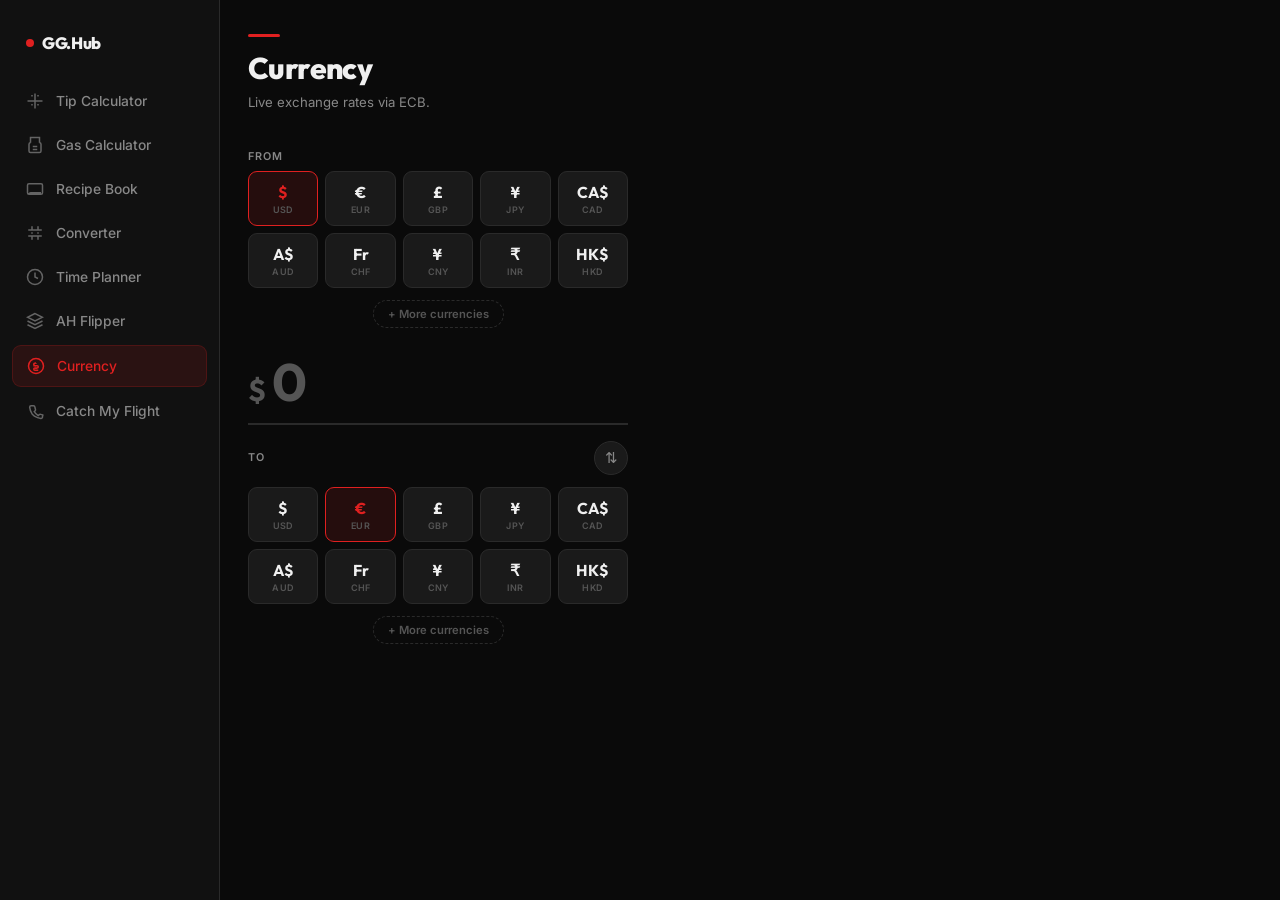
==== currency.html @ 1669b2f8 "Add currency converter; update AH tier colors and nav - New currency.html page with inline FROM/TO c" ====
<!DOCTYPE html>
<html lang="en">
<head>
<meta charset="UTF-8">
<meta name="viewport" content="width=device-width, initial-scale=1.0">
<title>Currency — GG.Hub</title>
<link href="https://fonts.googleapis.com/css2?family=Outfit:wght@400;500;600;700;800;900&family=Inter:wght@300;400;500;600&display=swap" rel="stylesheet">
<link rel="stylesheet" href="css/variables.css">
<link rel="stylesheet" href="css/base.css">
<link rel="stylesheet" href="css/navigation.css">
<link rel="stylesheet" href="css/currency.css">
</head>
<body>
<div id="app">
  <div id="nav-placeholder"></div>

  <div id="page-container">
    <div class="page-header">
      <div class="accent-line" style="background:var(--accent)"></div>
      <h1>Currency</h1>
      <p>Live exchange rates via ECB.</p>
    </div>

    <div class="cx-wrap">

      <!-- FROM grid -->
      <div class="cx-section-label">From</div>
      <div class="cx-grid" id="from-grid"></div>
      <button class="cx-more-btn" onclick="openMore('from')">+ More currencies</button>

      <!-- Amount input -->
      <div class="cx-amount-wrap">
        <span class="cx-input-symbol" id="input-symbol">$</span>
        <input type="text" id="cx-input" class="cx-input" placeholder="0" inputmode="decimal" oninput="convert()" onclick="this.select()">
      </div>

      <!-- Swap + TO label -->
      <div class="cx-mid-row">
        <div class="cx-section-label" style="margin:0">To</div>
        <button class="cx-swap-btn" onclick="swapCurrencies()" title="Swap">⇅</button>
      </div>

      <!-- TO grid -->
      <div class="cx-grid" id="to-grid"></div>
      <button class="cx-more-btn" onclick="openMore('to')">+ More currencies</button>

      <!-- Result -->
      <div class="cx-result-wrap" id="cx-result-wrap">
        <div class="cx-result" id="cx-result"></div>
        <div class="cx-rate" id="cx-rate"></div>
      </div>

    </div>
  </div>
</div>

<!-- More currencies picker (for non-top currencies) -->
<div class="cx-picker-overlay" id="cx-picker-overlay" onclick="closePicker()">
  <div class="cx-picker-sheet" onclick="event.stopPropagation()">
    <div class="cx-picker-title" id="cx-picker-title">More currencies</div>
    <input type="text" class="cx-picker-search" id="cx-picker-search" placeholder="Search…" oninput="filterMore()">
    <div class="cx-more-list" id="cx-more-list"></div>
  </div>
</div>

<script src="js/main.js"></script>
<script src="js/currency.js"></script>
<script>initNav();</script>
</body>
</html>
---- css/variables.css ----
/* CSS Custom Properties */
:root {
  --bg: #0a0a0a;
  --surface: #111111;
  --surface2: #1a1a1a;
  --surface3: #222222;
  --border: #2a2a2a;
  --accent: #e02020;
  --accent-hover: #c41818;
  --accent-glow: rgba(224,32,32,0.25);
  --accent-bg-subtle: rgba(224,32,32,0.06);
  --accent-bg: rgba(224,32,32,0.08);
  --accent-bg-hover: rgba(224,32,32,0.15);
  --accent-bg-active: rgba(224,32,32,0.12);
  --accent-border: rgba(224,32,32,0.2);
  --accent2: #ff6b35;
  --accent2-bg: rgba(255,107,53,0.08);
  --accent2-bg-hover: rgba(255,107,53,0.15);
  --accent2-bg-active: rgba(255,107,53,0.12);
  --accent2-border: rgba(255,107,53,0.2);
  --accent3: #ff4444;
  --text: #f0f0f0;
  --text2: #888888;
  --text3: #555555;
  --danger: #ff4444;
  --success: #4ade80;
  --sidebar-w: 220px;
  --radius: 14px;
  --radius-sm: 9px;
}

/* Scrollbar */
::-webkit-scrollbar { width: 6px; }
::-webkit-scrollbar-track { background: transparent; }
::-webkit-scrollbar-thumb { background: var(--border); border-radius: 3px; }
---- css/base.css ----
/* Base Styles */
* { box-sizing: border-box; margin: 0; padding: 0; }

html, body {
  height: 100%;
  background: var(--bg);
  color: var(--text);
  font-family: 'Inter', sans-serif;
  font-size: 15px;
  overflow-x: hidden;
}

/* ── Layout ── */
#app {
  display: flex;
  flex-direction: column;
  min-height: 100vh;
}

/* ── Page Container ── */
#page-container {
  flex: 1;
  padding: 32px 28px;
  max-width: 860px;
  margin-left: var(--sidebar-w);
  width: 100%;
}

/* ── Card Component ── */
.card {
  background: var(--surface);
  border: 1px solid var(--border);
  border-radius: var(--radius);
  padding: 24px;
  margin-bottom: 20px;
}

.card-title {
  font-family: 'Outfit', sans-serif;
  font-size: 0.75rem;
  font-weight: 700;
  letter-spacing: 0.1em;
  text-transform: uppercase;
  color: var(--text2);
  margin-bottom: 20px;
}

/* ── Page Header ── */
.page-header {
  margin-bottom: 32px;
}

.page-header h1 {
  font-family: 'Outfit', sans-serif;
  font-weight: 800;
  font-size: 2rem;
  letter-spacing: -0.02em;
  line-height: 1.15;
}

.page-header p {
  color: var(--text2);
  margin-top: 8px;
  font-size: 0.88rem;
}

.accent-line {
  display: inline-block;
  width: 32px;
  height: 3px;
  border-radius: 2px;
  background: var(--accent);
  margin-bottom: 10px;
}

/* ── Divider ── */
.divider {
  border: none;
  border-top: 1px solid var(--border);
  margin: 20px 0;
}

/* ── Spinners & Loading ── */
.spinner {
  width: 20px;
  height: 20px;
  border: 2px solid var(--border);
  border-top-color: var(--accent);
  border-radius: 50%;
  animation: spin 0.6s linear infinite;
}
@keyframes spin { to { transform: rotate(360deg); } }

.ai-generating {
  display: flex;
  align-items: center;
  gap: 10px;
  padding: 16px;
  background: var(--accent-bg-subtle);
  border: 1px dashed rgba(224,32,32,0.3);
  border-radius: var(--radius-sm);
  margin-top: 12px;
  color: var(--text2);
  font-size: 0.88rem;
}

/* ── Empty State ── */
.empty-state {
  text-align: center;
  padding: 60px 20px;
  color: var(--text2);
}

.empty-state .icon {
  font-size: 3rem;
  margin-bottom: 14px;
  opacity: 0.4;
}

.empty-state p { font-size: 0.9rem; }

/* ── Notification toast ── */
.toast {
  position: fixed;
  bottom: 80px;
  left: 50%;
  transform: translateX(-50%) translateY(20px);
  background: var(--surface3);
  border: 1px solid var(--border);
  border-radius: 100px;
  padding: 10px 20px;
  font-size: 0.85rem;
  font-weight: 500;
  opacity: 0;
  transition: all 0.3s;
  z-index: 999;
  white-space: nowrap;
  pointer-events: none;
}

.toast.show {
  opacity: 1;
  transform: translateX(-50%) translateY(0);
}

/* ── Responsive ── */
@media (max-width: 640px) {
  #page-container {
    margin-left: 0;
    padding: 20px 14px 40px;
  }

  .card {
    padding: 16px 14px;
  }
}
---- css/navigation.css ----
/* Navigation Styles */

/* ── Top nav: not used ── */
.top-nav { display: none; }

/* ── Sidebar (permanent on desktop) ── */
.sidebar {
  position: fixed;
  left: 0;
  top: 0;
  bottom: 0;
  width: var(--sidebar-w);
  background: var(--surface);
  border-right: 1px solid var(--border);
  padding: 24px 12px;
  display: flex;
  flex-direction: column;
  gap: 4px;
  z-index: 100;
}

/* ── Sidebar logo ── */
a.sidebar-logo {
  font-family: 'Outfit', sans-serif;
  font-weight: 800;
  font-size: 1.1rem;
  letter-spacing: -0.02em;
  color: var(--text);
  text-decoration: none;
  display: flex;
  align-items: center;
  gap: 8px;
  padding: 8px 14px;
  margin-bottom: 16px;
}

.logo-dot {
  width: 8px;
  height: 8px;
  border-radius: 50%;
  background: var(--accent);
  flex-shrink: 0;
}

/* ── Sidebar nav links ── */
.sidebar-btn {
  background: none;
  border: none;
  text-decoration: none;
  display: flex;
  align-items: center;
  gap: 12px;
  padding: 11px 14px;
  border-radius: var(--radius-sm);
  color: var(--text2);
  font-family: 'Inter', sans-serif;
  font-size: 0.92rem;
  font-weight: 500;
  cursor: pointer;
  transition: all 0.18s;
  width: 100%;
}

.sidebar-btn svg { flex-shrink: 0; opacity: 0.7; }
.sidebar-btn:hover { background: var(--surface2); color: var(--text); }
.sidebar-btn:hover svg { opacity: 1; }
.sidebar-btn.active { background: var(--accent-bg-active); color: var(--accent); border: 1px solid var(--accent-border); }
.sidebar-btn.active svg { color: var(--accent); opacity: 1; }

/* ── Sidebar overlay (mobile only) ── */
.sidebar-overlay {
  display: none;
  position: fixed;
  inset: 0;
  z-index: 250;
  background: rgba(0,0,0,0.6);
  backdrop-filter: blur(3px);
}

.sidebar-overlay.open { display: block; }

/* ── Hamburger (mobile only) ── */
.hamburger {
  display: none;
  position: fixed;
  top: 14px;
  right: 16px;
  z-index: 300;
  background: var(--surface2);
  border: 1px solid var(--border);
  border-radius: var(--radius-sm);
  width: 40px;
  height: 40px;
  cursor: pointer;
  align-items: center;
  justify-content: center;
  flex-direction: column;
  gap: 5px;
  transition: all 0.2s;
}

.hamburger:hover { background: var(--surface3); }

.hamburger span {
  display: block;
  width: 18px;
  height: 2px;
  background: var(--text);
  border-radius: 2px;
  transition: all 0.25s;
}

.hamburger.open span:nth-child(1) { transform: translateY(7px) rotate(45deg); }
.hamburger.open span:nth-child(2) { opacity: 0; transform: scaleX(0); }
.hamburger.open span:nth-child(3) { transform: translateY(-7px) rotate(-45deg); }

/* ── Mobile ── */
@media (max-width: 640px) {
  .sidebar {
    left: auto;
    right: -260px;
    width: 240px;
    z-index: 260;
    border-right: none;
    border-left: 1px solid var(--border);
    transition: right 0.28s cubic-bezier(0.4,0,0.2,1);
  }

  .sidebar.open { right: 0; }

  .hamburger { display: flex; }
}
---- css/currency.css ----
/* ── Currency Converter ── */

#page-container {
  display: block;
}

.cx-wrap {
  display: flex;
  flex-direction: column;
  align-items: center;
  gap: 12px;
  width: 100%;
  max-width: 380px;
  margin: 40px 0 0;
}

/* ── Section labels ── */
.cx-section-label {
  font-family: 'Inter', sans-serif;
  font-size: 0.72rem;
  font-weight: 600;
  letter-spacing: 0.08em;
  text-transform: uppercase;
  color: var(--text2);
  width: 100%;
  margin-bottom: -4px;
}

/* ── Inline currency grid ── */
.cx-grid {
  display: grid;
  grid-template-columns: repeat(5, 1fr);
  gap: 7px;
  width: 100%;
}

.cx-grid-btn {
  display: flex;
  flex-direction: column;
  align-items: center;
  gap: 2px;
  padding: 10px 4px;
  background: var(--surface2);
  border: 1px solid var(--border);
  border-radius: var(--radius-sm);
  cursor: pointer;
  transition: all 0.15s;
}
.cx-grid-btn:hover { border-color: var(--accent); background: var(--accent-bg); }
.cx-grid-btn.active { border-color: var(--accent); background: var(--accent-bg-active); }

.cx-grid-sym {
  font-family: 'Outfit', sans-serif;
  font-size: 1.05rem;
  font-weight: 700;
  color: var(--text);
}
.cx-grid-btn.active .cx-grid-sym { color: var(--accent); }

.cx-grid-code {
  font-family: 'Inter', sans-serif;
  font-size: 0.6rem;
  font-weight: 600;
  color: var(--text3);
  letter-spacing: 0.03em;
}

/* ── More button ── */
.cx-more-btn {
  display: flex;
  align-items: center;
  justify-content: center;
  background: none;
  border: 1px dashed var(--border);
  border-radius: 100px;
  padding: 6px 14px;
  font-family: 'Inter', sans-serif;
  font-size: 0.75rem;
  font-weight: 600;
  color: var(--text3);
  cursor: pointer;
  transition: all 0.15s;
  align-self: center;
}
.cx-more-btn:hover { border-color: var(--accent); color: var(--accent); }

/* ── Mid row (To label + Swap) ── */
.cx-mid-row {
  display: flex;
  align-items: center;
  justify-content: space-between;
  width: 100%;
  margin-top: 4px;
}

.cx-swap-btn {
  background: var(--surface2);
  border: 1px solid var(--border);
  border-radius: 50%;
  width: 34px;
  height: 34px;
  font-size: 1rem;
  color: var(--text2);
  cursor: pointer;
  display: flex;
  align-items: center;
  justify-content: center;
  transition: all 0.15s;
  flex-shrink: 0;
}
.cx-swap-btn:hover { color: var(--accent); border-color: var(--accent); }

/* ── Amount input ── */
.cx-amount-wrap {
  display: flex;
  align-items: baseline;
  gap: 6px;
  width: 100%;
  border-bottom: 2px solid var(--border);
  padding: 8px 0;
  transition: border-color 0.15s;
}
.cx-amount-wrap:focus-within { border-bottom-color: var(--accent); }

.cx-input-symbol {
  font-family: 'Outfit', sans-serif;
  font-size: 2rem;
  font-weight: 700;
  color: var(--text3);
  flex-shrink: 0;
  line-height: 1;
}

.cx-input {
  flex: 1;
  font-family: 'Outfit', sans-serif;
  font-size: 3.5rem;
  font-weight: 700;
  color: var(--text);
  background: transparent;
  border: none;
  text-align: left;
  padding: 0;
  min-width: 0;
}
.cx-input:focus { outline: none; }
.cx-input::placeholder { color: var(--text3); }

/* ── Result ── */
.cx-result-wrap {
  width: 100%;
  background: var(--accent-bg);
  border: 1px solid var(--accent-border);
  border-radius: var(--radius);
  padding: 16px;
  text-align: center;
  min-height: 80px;
  display: none;
  flex-direction: column;
  align-items: center;
  justify-content: center;
  gap: 6px;
}
.cx-result-wrap.visible { display: flex; }

.cx-result {
  font-family: 'Outfit', sans-serif;
  font-size: 2.6rem;
  font-weight: 700;
  color: var(--accent);
  min-height: 3rem;
  line-height: 1;
}

.cx-rate {
  font-family: 'Inter', sans-serif;
  font-size: 0.75rem;
  color: var(--text3);
  min-height: 1.2em;
}

/* ── Picker overlay (More currencies) ── */
.cx-picker-overlay {
  position: fixed;
  inset: 0;
  background: rgba(0,0,0,0.6);
  z-index: 500;
  display: flex;
  align-items: flex-end;
  opacity: 0;
  pointer-events: none;
  transition: opacity 0.2s;
}
.cx-picker-overlay.open { opacity: 1; pointer-events: all; }

.cx-picker-sheet {
  width: 100%;
  background: var(--surface);
  border-top: 1px solid var(--border);
  border-radius: 20px 20px 0 0;
  padding: 20px 20px 36px;
  transform: translateY(100%);
  transition: transform 0.25s ease;
  display: flex;
  flex-direction: column;
  gap: 14px;
  max-height: 75vh;
  overflow: hidden;
}
.cx-picker-overlay.open .cx-picker-sheet { transform: translateY(0); }

.cx-picker-title {
  font-family: 'Outfit', sans-serif;
  font-size: 1rem;
  font-weight: 700;
  color: var(--text2);
  text-align: center;
}

.cx-picker-search {
  background: var(--surface2);
  border: 1px solid var(--border);
  border-radius: var(--radius-sm);
  padding: 9px 14px;
  font-family: 'Inter', sans-serif;
  font-size: 0.9rem;
  color: var(--text);
  width: 100%;
  box-sizing: border-box;
  flex-shrink: 0;
}
.cx-picker-search:focus { outline: none; border-color: var(--accent); }
.cx-picker-search::placeholder { color: var(--text3); }

.cx-more-list {
  overflow-y: auto;
  flex: 1;
}

.cx-picker-item {
  display: flex;
  align-items: center;
  gap: 10px;
  padding: 10px 4px;
  cursor: pointer;
  border-bottom: 1px solid var(--border);
  transition: background 0.1s;
  border-radius: 6px;
}
.cx-picker-item:last-child { border-bottom: none; }
.cx-picker-item:hover { background: var(--surface2); }
.cx-picker-item.active { background: var(--accent-bg); }

.cx-pi-sym {
  font-family: 'Outfit', sans-serif;
  font-size: 1.1rem;
  font-weight: 700;
  color: var(--text);
  min-width: 28px;
  text-align: center;
}
.cx-picker-item.active .cx-pi-sym { color: var(--accent); }

.cx-pi-code {
  font-family: 'Outfit', sans-serif;
  font-size: 0.9rem;
  font-weight: 700;
  color: var(--text);
  min-width: 40px;
}
.cx-picker-item.active .cx-pi-code { color: var(--accent); }

.cx-pi-name {
  font-family: 'Inter', sans-serif;
  font-size: 0.78rem;
  color: var(--text3);
}

@media (max-width: 640px) {
  .cx-wrap { margin: 40px auto 0; }
}
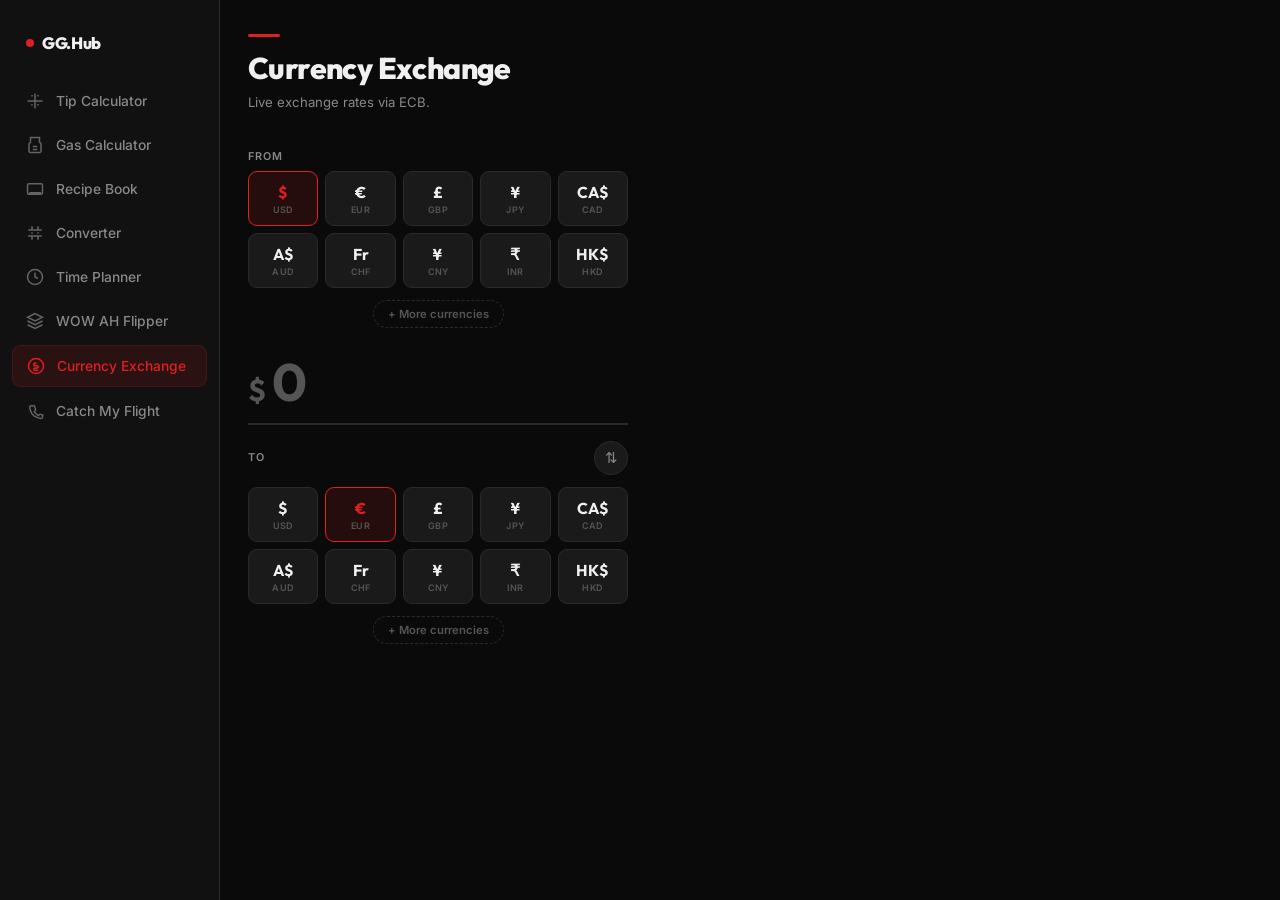
==== commit b1b0d898: "Add homepage, rename pages, drag-to-insert currency reorder - index.html is now a tool grid homepage" ====
--- a/currency.html
+++ b/currency.html
@@ -3,7 +3,7 @@
 <head>
 <meta charset="UTF-8">
 <meta name="viewport" content="width=device-width, initial-scale=1.0">
-<title>Currency — GG.Hub</title>
+<title>Currency Exchange — GG.Hub</title>
 <link href="https://fonts.googleapis.com/css2?family=Outfit:wght@400;500;600;700;800;900&family=Inter:wght@300;400;500;600&display=swap" rel="stylesheet">
 <link rel="stylesheet" href="css/variables.css">
 <link rel="stylesheet" href="css/base.css">
@@ -17,7 +17,7 @@
   <div id="page-container">
     <div class="page-header">
       <div class="accent-line" style="background:var(--accent)"></div>
-      <h1>Currency</h1>
+      <h1>Currency Exchange</h1>
       <p>Live exchange rates via ECB.</p>
     </div>
 
--- a/css/currency.css
+++ b/css/currency.css
@@ -48,6 +48,10 @@
 }
 .cx-grid-btn:hover { border-color: var(--accent); background: var(--accent-bg); }
 .cx-grid-btn.active { border-color: var(--accent); background: var(--accent-bg-active); }
+.cx-grid-btn.draggable { cursor: grab; }
+.cx-grid-btn.cx-dragging { opacity: 0.35; cursor: grabbing; }
+.cx-grid-btn.cx-insert-before { border-left: 2px solid var(--accent); }
+.cx-grid-btn.cx-insert-after  { border-right: 2px solid var(--accent); }
 
 .cx-grid-sym {
   font-family: 'Outfit', sans-serif;
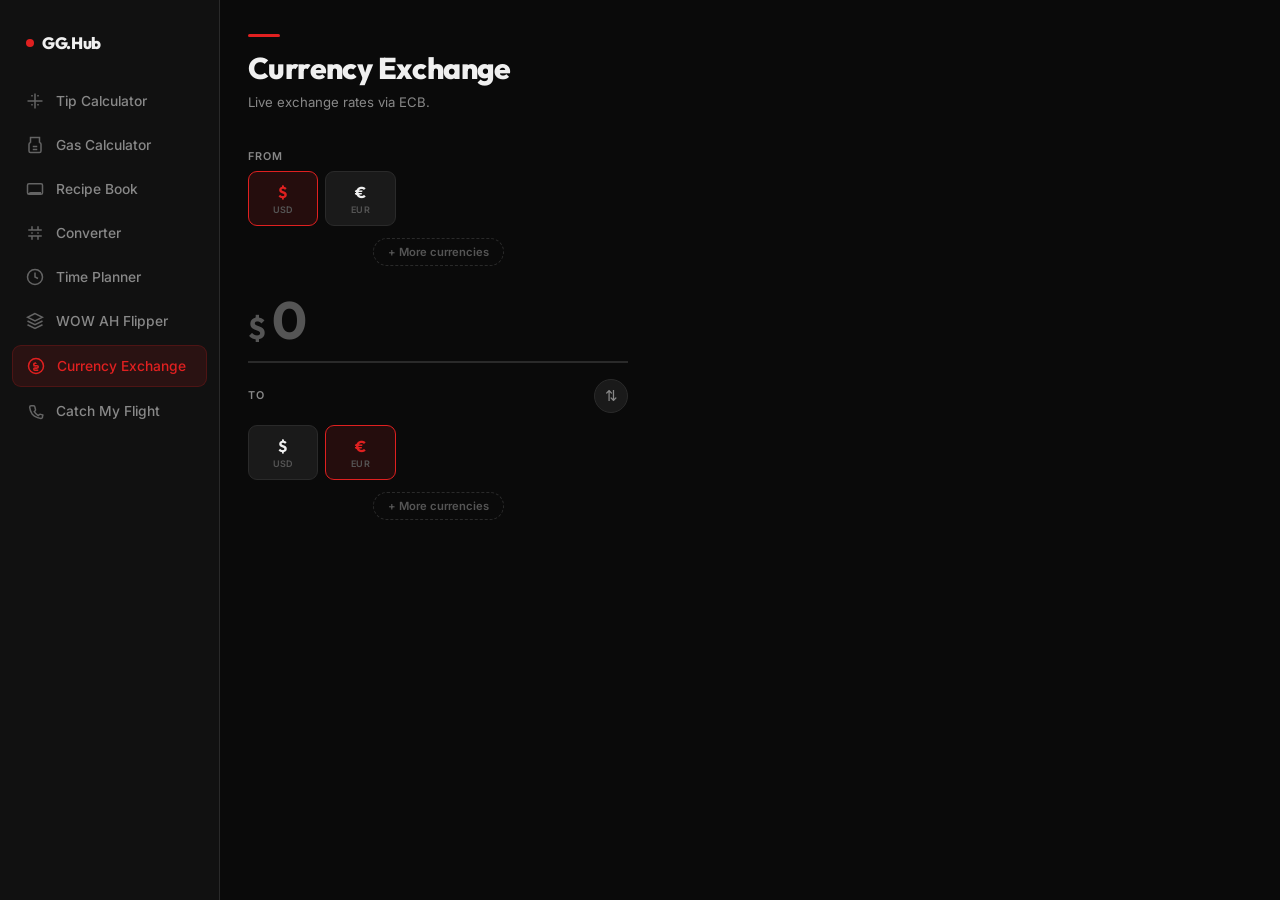
==== commit a2a09826: "Currency Exchange: auto-add favorites, trash removal, I-beam drag indicator; Recipe FAB: opaque neut" ====
--- a/currency.html
+++ b/currency.html
@@ -44,6 +44,12 @@
       <div class="cx-grid" id="to-grid"></div>
       <button class="cx-more-btn" onclick="openMore('to')">+ More currencies</button>
 
+      <!-- Drag-to-remove trash zone -->
+      <div class="cx-trash" id="cx-trash">
+        <svg width="16" height="16" viewBox="0 0 24 24" fill="none" stroke="currentColor" stroke-width="2"><polyline points="3 6 5 6 21 6"/><path d="M19 6l-1 14a2 2 0 0 1-2 2H8a2 2 0 0 1-2-2L5 6"/><path d="M10 11v6M14 11v6M9 6V4a1 1 0 0 1 1-1h4a1 1 0 0 1 1 1v2"/></svg>
+        Remove from grid
+      </div>
+
       <!-- Result -->
       <div class="cx-result-wrap" id="cx-result-wrap">
         <div class="cx-result" id="cx-result"></div>
--- a/css/currency.css
+++ b/css/currency.css
@@ -50,8 +50,29 @@
 .cx-grid-btn.active { border-color: var(--accent); background: var(--accent-bg-active); }
 .cx-grid-btn.draggable { cursor: grab; }
 .cx-grid-btn.cx-dragging { opacity: 0.35; cursor: grabbing; }
-.cx-grid-btn.cx-insert-before { border-left: 2px solid var(--accent); }
-.cx-grid-btn.cx-insert-after  { border-right: 2px solid var(--accent); }
+
+/* ── Drag insert line ── */
+.cx-drop-line {
+  position: fixed;
+  width: 2px;
+  background: var(--accent);
+  border-radius: 2px;
+  pointer-events: none;
+  z-index: 200;
+  display: none;
+}
+.cx-drop-line::before,
+.cx-drop-line::after {
+  content: '';
+  position: absolute;
+  left: -4px;
+  width: 10px;
+  height: 2px;
+  background: var(--accent);
+  border-radius: 1px;
+}
+.cx-drop-line::before { top: 0; }
+.cx-drop-line::after  { bottom: 0; }
 
 .cx-grid-sym {
   font-family: 'Outfit', sans-serif;
@@ -183,6 +204,29 @@
   min-height: 1.2em;
 }
 
+/* ── Trash zone ── */
+.cx-trash {
+  display: none;
+  width: 100%;
+  align-items: center;
+  justify-content: center;
+  gap: 8px;
+  padding: 14px;
+  border: 2px dashed var(--border);
+  border-radius: var(--radius);
+  color: var(--text3);
+  font-family: 'Inter', sans-serif;
+  font-size: 0.82rem;
+  font-weight: 600;
+  transition: all 0.15s;
+}
+.cx-trash.visible { display: flex; }
+.cx-trash.over {
+  border-color: var(--danger);
+  color: var(--danger);
+  background: rgba(255, 68, 68, 0.08);
+}
+
 /* ── Picker overlay (More currencies) ── */
 .cx-picker-overlay {
   position: fixed;
@@ -280,6 +324,7 @@
   color: var(--text3);
 }
 
+
 @media (max-width: 640px) {
   .cx-wrap { margin: 40px auto 0; }
 }
